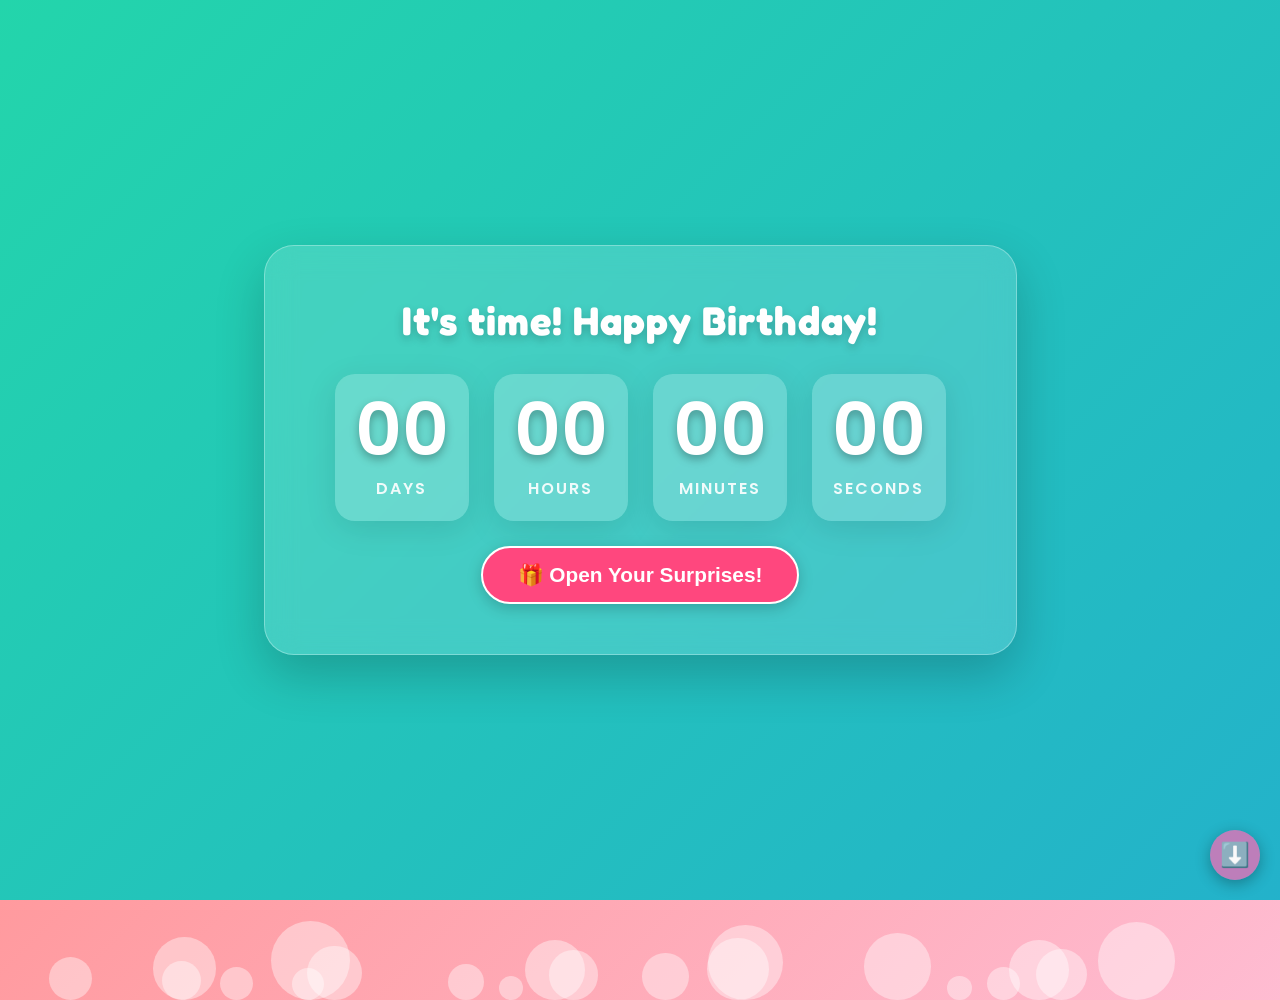
==== BESTIE/index.html @ f1e6a0b5 "Fix mobile ghost click and add redirect logic" ====
<!DOCTYPE html>
<html lang="en">
<head>
    <meta charset="UTF-8">
    <meta name="viewport" content="width=device-width, initial-scale=1.0, maximum-scale=1.0, user-scalable=no">
    <title>Josephine's Birthday Adventure</title>
    <script>
        if (!sessionStorage.getItem('countdownViewed')) {
            window.location.replace('../index.html');
        }
    </script>
    <link href="https://fonts.googleapis.com/css2?family=Fredoka+One&family=Nunito:wght@400;700&display=swap" rel="stylesheet">
    <link rel="stylesheet" href="style.css">
</head>
<body>
    <div id="orientation-overlay">
        <div class="orientation-content">
            <div class="rotate-icon">🔄</div>
            <h2>Please Rotate Your Device</h2>
            <p>For the best mobile experience, please play this game in landscape mode.</p>
            <button id="dismissOrientationBtn" class="btn primary" style="margin-top: 20px;">Got it, play anyway</button>
        </div>
    </div>
    <div id="game-container">
        <canvas id="gameCanvas"></canvas>
        
        <!-- HUD -->
        <div id="hud" class="hidden">
            <div class="hud-left">
                <div id="hearts"></div>
                <div class="collectible">🧁 <span id="cupcakeCount">0</span></div>
                <div class="collectible">🎁 <span id="giftCount">0</span>/3</div>
            </div>
            <div class="hud-center">
                <div id="levelDisplay">Level 1</div>
            </div>
            <div class="hud-right">
                <button id="pauseBtn" class="btn small-btn">⏸ Pause</button>
            </div>
        </div>

        <!-- Overlays -->
        <div id="menuOverlay" class="overlay active">
            <div class="panel">
                <h1 class="bounce-text">Josephine's Birthday Adventure</h1>
                <p>Avoid bombs to get to the birthday cake!</p>
                <button id="startBtn" class="btn primary">Start Adventure</button>
                <button id="instructionsBtn" class="btn">Instructions</button>
                <button id="creditsBtn" class="btn">Credits</button>
                <button id="homeBtn" class="btn" onclick="window.location.href='../index.html'" style="margin-top: 15px; background: #999;">Back to Home</button>
            </div>
        </div>

        <div id="instructionsOverlay" class="overlay hidden">
            <div class="panel">
                <h2>How to Play</h2>
                <div class="instructions-content">
                    <p><strong>Move:</strong> Left/Right Arrows or A/D</p>
                    <p><strong>Jump:</strong> Up Arrow or W (Double jump available!)</p>
                    <p><strong>Shoot:</strong> Space (Destroys ants and bosses, but NOT bombs!)</p>
                    <p><strong>Crouch:</strong> Down Arrow or S</p>
                    <p><strong>Mobile:</strong> Use on-screen controls</p>
                    <p>🧁 Cupcakes give extra score and lives (Optional)</p>
                    <p>🎁 You MUST find all hidden gifts to pass a level!</p>
                </div>
                <button id="backFromInstBtn" class="btn">Back</button>
            </div>
        </div>
        
        <div id="creditsOverlay" class="overlay hidden">
            <div class="panel">
                <h2>Credits</h2>
                <p>Created with love for Josephine's Birthday! ❤️</p>
                <p>Programming & Art: Samuel Bekoe</p>
                <button id="backFromCreditsBtn" class="btn">Back</button>
            </div>
        </div>

        <div id="confirmOverlay" class="overlay hidden">
            <div class="panel">
                <h2>Go Back?</h2>
                <p>Do you want to move back to Level 1?</p>
                <div style="display: flex; gap: 10px; justify-content: center; margin-top: 20px;">
                    <button id="confirmYesBtn" class="btn primary">Yes</button>
                    <button id="confirmNoBtn" class="btn">No</button>
                </div>
            </div>
        </div>

        <div id="pauseOverlay" class="overlay hidden">
            <div class="panel">
                <h2>Paused</h2>
                <button id="resumeBtn" class="btn primary">Resume</button>
                <button id="restartBtn" class="btn">Restart Level</button>
                <button id="menuBtn" class="btn">Main Menu</button>
            </div>
        </div>

        <div id="gameOverOverlay" class="overlay hidden">
            <div class="panel">
                <h2>Game Over!</h2>
                <p>Don't give up, Josephine!</p>
                <button id="retryBtn" class="btn primary">Try Again</button>
                <button id="goMenuBtn" class="btn">Main Menu</button>
            </div>
        </div>

        <div id="victoryOverlay" class="overlay hidden">
            <div class="panel victory-panel">
                <h1 class="rainbow-text">HAPPY BIRTHDAY JOSEPHINE!</h1>
                <p class="special-message">May your year be filled with happiness, success, laughter, wonderful memories, and dreams coming true. You deserve all the joy in the world today and always.</p>
                <div class="stats">
                    <p>You completed Josephine's Birthday Adventure!</p>
                    <p>🧁 Cupcakes Collected: <span id="finalCupcakes">0</span></p>
                    <p>🎁 Gifts Found: <span id="finalGifts">0</span>/3</p>
                    <p>⏱️ Play Time: <span id="finalTime">00:00</span></p>
                </div>
                <button id="replayBtn" class="btn primary">Play Again</button>
            </div>
        </div>
        
        <!-- Secret Message -->
        <div id="messageOverlay" class="overlay hidden">
            <div class="panel message-panel">
                <h2>A special note...</h2>
                <p id="messageText"></p>
                <div id="messagePic" class="hidden">
                    <img src="" id="secretPic" alt="Secret Memory">
                    <video id="secretVid" src="" controls style="max-width: 100%; display: none;"></video>
                </div>
                <button id="closeMsgBtn" class="btn primary">Continue</button>
            </div>
        </div>

        <!-- Mobile Controls -->
        <div id="mobileControls" class="hidden">
            <div class="dpad">
                <button id="btnLeft" class="control-btn">◀</button>
                <button id="btnRight" class="control-btn">▶</button>
            </div>
            <div class="action-buttons">
                <button id="btnShoot" class="control-btn action-btn">🔥</button>
                <button id="btnJump" class="control-btn action-btn">⬆</button>
            </div>
        </div>
    </div>
    
    <audio id="bgm" loop>
        <source src="birthday-music.mp3" type="audio/mpeg">
    </audio>

    <script src="game.js"></script>
    <script src="scroll.js"></script>
</body>
</html>
---- BESTIE/style.css ----
:root {
    --primary: #ff477e;
    --primary-light: #ff7096;
    --primary-dark: #f02d65;
    --secondary: #00b4d8;
    --accent: #ffd166;
    --text-dark: #333;
    --text-light: #fff;
    --bg-overlay: rgba(0, 0, 0, 0.7);
    --panel-bg: rgba(255, 255, 255, 0.95);
    
    font-size: 16px;
}

* {
    box-sizing: border-box;
    margin: 0;
    padding: 0;
    user-select: none;
    -webkit-user-select: none;
}

body, html {
    width: 100%;
    height: 100%;
    overflow: hidden;
    background-color: #87CEEB; /* Sky blue */
    font-family: 'Nunito', sans-serif;
    color: var(--text-dark);
}

#game-container {
    position: relative;
    width: 100%;
    height: 100%;
    display: flex;
    justify-content: center;
    align-items: center;
}

canvas {
    display: block;
    width: 100%;
    height: 100%;
    /* No crisp-edges for smooth zooming if needed */
}

/* ================= HUD ================= */
#hud {
    position: absolute;
    top: 0;
    left: 0;
    width: 100%;
    padding: 15px 20px;
    display: flex;
    justify-content: space-between;
    align-items: flex-start;
    pointer-events: none;
    z-index: 10;
}

#hud.hidden {
    display: none !important;
}

.hud-left {
    display: flex;
    flex-direction: column;
    gap: 10px;
}

#hearts {
    font-size: 24px;
    letter-spacing: 5px;
    text-shadow: 0 2px 4px rgba(0,0,0,0.5);
}

.collectible {
    font-size: 20px;
    font-weight: bold;
    color: white;
    text-shadow: 1px 1px 0 #000, -1px -1px 0 #000, 1px -1px 0 #000, -1px 1px 0 #000, 0 2px 4px rgba(0,0,0,0.5);
}

.hud-center {
    font-family: 'Fredoka One', cursive;
    font-size: 28px;
    color: white;
    text-shadow: 2px 2px 0 var(--primary), -1px -1px 0 var(--primary), 1px -1px 0 var(--primary), -1px 1px 0 var(--primary), 0 4px 6px rgba(0,0,0,0.4);
    letter-spacing: 2px;
}

.hud-right {
    pointer-events: auto;
}

/* ================= OVERLAYS & PANELS ================= */
.overlay {
    position: absolute;
    top: 0;
    left: 0;
    width: 100%;
    height: 100%;
    background-color: var(--bg-overlay);
    display: flex;
    justify-content: center;
    align-items: center;
    z-index: 100;
    backdrop-filter: blur(5px);
    transition: opacity 0.3s;
}

.overlay.hidden {
    display: none;
}

.panel {
    background: var(--panel-bg);
    padding: 40px;
    border-radius: 20px;
    box-shadow: 0 10px 30px rgba(0,0,0,0.5), inset 0 0 0 5px var(--primary-light);
    text-align: center;
    max-width: 500px;
    width: 90%;
    max-height: 90vh;
    overflow-y: auto;
    transform: translateY(0);
    animation: popIn 0.5s cubic-bezier(0.175, 0.885, 0.32, 1.275);
}

.panel::-webkit-scrollbar {
    width: 8px;
}
.panel::-webkit-scrollbar-track {
    background: rgba(255, 255, 255, 0.1);
    border-radius: 10px;
}
.panel::-webkit-scrollbar-thumb {
    background: var(--primary);
    border-radius: 10px;
}

@keyframes popIn {
    0% { transform: scale(0.8); opacity: 0; }
    100% { transform: scale(1); opacity: 1; }
}

h1, h2 {
    font-family: 'Fredoka One', cursive;
    color: var(--primary);
    margin-bottom: 15px;
    letter-spacing: 1px;
}

h1 {
    font-size: 36px;
    line-height: 1.2;
    margin-bottom: 25px;
}

h2 {
    font-size: 28px;
}

p {
    font-size: 18px;
    line-height: 1.5;
    margin-bottom: 20px;
}

.bounce-text {
    animation: bounce 2s infinite ease-in-out;
}

@keyframes bounce {
    0%, 100% { transform: translateY(0); }
    50% { transform: translateY(-10px); }
}

/* ================= BUTTONS ================= */
.btn {
    display: block;
    width: 100%;
    padding: 15px;
    margin: 10px 0;
    border: none;
    border-radius: 50px;
    background-color: #eee;
    color: var(--text-dark);
    font-family: 'Fredoka One', cursive;
    font-size: 18px;
    cursor: pointer;
    transition: all 0.2s;
    box-shadow: 0 4px 0 #ccc;
    text-transform: uppercase;
    letter-spacing: 1px;
}

.btn:hover {
    transform: translateY(-2px);
    box-shadow: 0 6px 0 #bbb;
}

.btn:active {
    transform: translateY(4px);
    box-shadow: 0 0px 0 #bbb;
}

.btn.primary {
    background-color: var(--primary);
    color: white;
    box-shadow: 0 4px 0 var(--primary-dark);
}

.btn.primary:hover {
    background-color: var(--primary-light);
    box-shadow: 0 6px 0 var(--primary-dark);
}

.btn.primary:active {
    box-shadow: 0 0px 0 var(--primary-dark);
}

.btn.small-btn {
    padding: 8px 15px;
    font-size: 14px;
    width: auto;
    margin: 0;
    box-shadow: 0 3px 0 #ccc;
}

/* ================= SPECIFIC PANELS ================= */
.instructions-content {
    text-align: left;
    background: rgba(0,0,0,0.05);
    padding: 20px;
    border-radius: 10px;
    margin-bottom: 20px;
}

.instructions-content p {
    margin-bottom: 10px;
    font-size: 16px;
}

.victory-panel {
    max-width: 700px;
    background: rgba(255, 255, 255, 0.98);
}

.rainbow-text {
    background: linear-gradient(to right, #ff0000, #ff7f00, #ffff00, #00ff00, #0000ff, #4b0082, #9400d3);
    -webkit-background-clip: text;
    background-clip: text;
    color: transparent;
    font-size: 42px;
}

.special-message {
    font-size: 20px;
    font-style: italic;
    color: #444;
    padding: 20px;
    background: #fff9e6;
    border-radius: 10px;
    border-left: 5px solid var(--accent);
}

.stats {
    font-weight: bold;
    background: #f0f8ff;
    padding: 15px;
    border-radius: 10px;
    margin-bottom: 20px;
}

.stats p {
    margin-bottom: 5px;
}

#messagePic img, #messagePic video {
    max-width: 100%;
    max-height: 300px;
    object-fit: contain;
    border-radius: 10px;
    margin-bottom: 15px;
    box-shadow: 0 5px 15px rgba(0,0,0,0.2);
}

@media screen and (max-height: 500px) {
    #messagePic img, #messagePic video {
        max-height: 40vh; /* Scale down smoothly in landscape */
    }
}

/* ================= MOBILE CONTROLS ================= */
#mobileControls {
    position: absolute;
    bottom: 20px;
    left: 0;
    width: 100%;
    padding: 0 20px;
    display: flex;
    justify-content: space-between;
    pointer-events: none;
    z-index: 10;
}

#mobileControls.hidden {
    display: none !important;
}

.dpad {
    display: flex;
    gap: 15px;
}

.action-buttons {
    display: flex;
    gap: 10px;
}

.control-btn {
    width: 60px;
    height: 60px;
    border-radius: 50%;
    background: rgba(255, 255, 255, 0.5);
    border: 2px solid rgba(255, 255, 255, 0.8);
    color: #333;
    font-size: 24px;
    font-weight: bold;
    display: flex;
    justify-content: center;
    align-items: center;
    pointer-events: auto;
    backdrop-filter: blur(4px);
}

.control-btn:active {
    background: rgba(255, 255, 255, 0.8);
    transform: scale(0.95);
}

.action-btn {
    width: 70px;
    height: 70px;
    background: rgba(255, 71, 126, 0.5);
    border: 2px solid rgba(255, 71, 126, 0.8);
    color: white;
}

.action-btn:active {
    background: rgba(255, 71, 126, 0.8);
}

/* ================= MEDIA QUERIES ================= */
@media (max-width: 768px) {
    h1 { font-size: 28px; }
    h2 { font-size: 24px; }
    .panel { padding: 25px; }
    
    #hud {
        padding: 10px;
    }
    
    .hud-center {
        font-size: 20px;
    }
    
    #hearts {
        font-size: 20px;
    }
    
    .rainbow-text {
        font-size: 32px;
    }
    
    .special-message {
        font-size: 16px;
    }
    
    #mobileControls {
        bottom: 10px;
    }
}

/* Orientation Overlay */
#orientation-overlay {
    display: none;
    position: fixed;
    top: 0; left: 0; right: 0; bottom: 0;
    background: rgba(10, 10, 20, 0.95);
    z-index: 99999;
    backdrop-filter: blur(10px);
    flex-direction: column;
    justify-content: center;
    align-items: center;
    text-align: center;
    color: white;
}

#orientation-overlay .rotate-icon {
    font-size: 60px;
    margin-bottom: 20px;
    animation: rotatePhone 2s ease-in-out infinite;
}

@keyframes rotatePhone {
    0% { transform: rotate(0deg); }
    50% { transform: rotate(-90deg); }
    100% { transform: rotate(0deg); }
}

#orientation-overlay h2 {
    font-size: 28px;
    color: #ff477e;
    margin-bottom: 10px;
    text-shadow: 0 0 10px rgba(255, 71, 126, 0.5);
}

#orientation-overlay p {
    font-size: 16px;
    color: #ddd;
    max-width: 80%;
    margin: 0 auto;
}

@media screen and (orientation: portrait) and (max-width: 768px) {
    #orientation-overlay:not(.dismissed) {
        display: flex;
    }
}
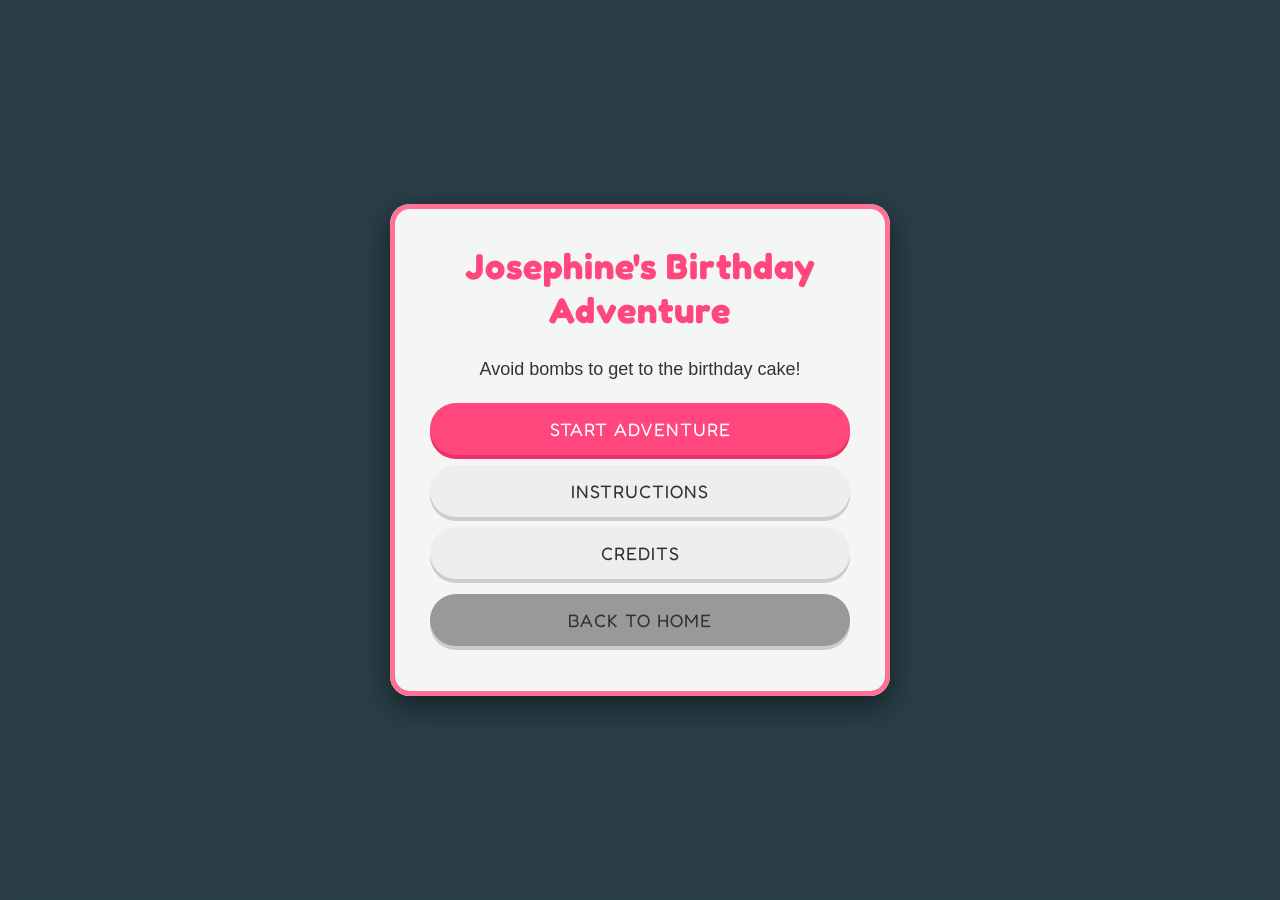
==== commit 84f18b84: "Remove countdown redirect guard from BESTIE and wish pages" ====
--- a/BESTIE/index.html
+++ b/BESTIE/index.html
@@ -4,11 +4,7 @@
     <meta charset="UTF-8">
     <meta name="viewport" content="width=device-width, initial-scale=1.0, maximum-scale=1.0, user-scalable=no">
     <title>Josephine's Birthday Adventure</title>
-    <script>
-        if (!sessionStorage.getItem('countdownViewed')) {
-            window.location.replace('../index.html');
-        }
-    </script>
+
     <link href="https://fonts.googleapis.com/css2?family=Fredoka+One&family=Nunito:wght@400;700&display=swap" rel="stylesheet">
     <link rel="stylesheet" href="style.css">
 </head>
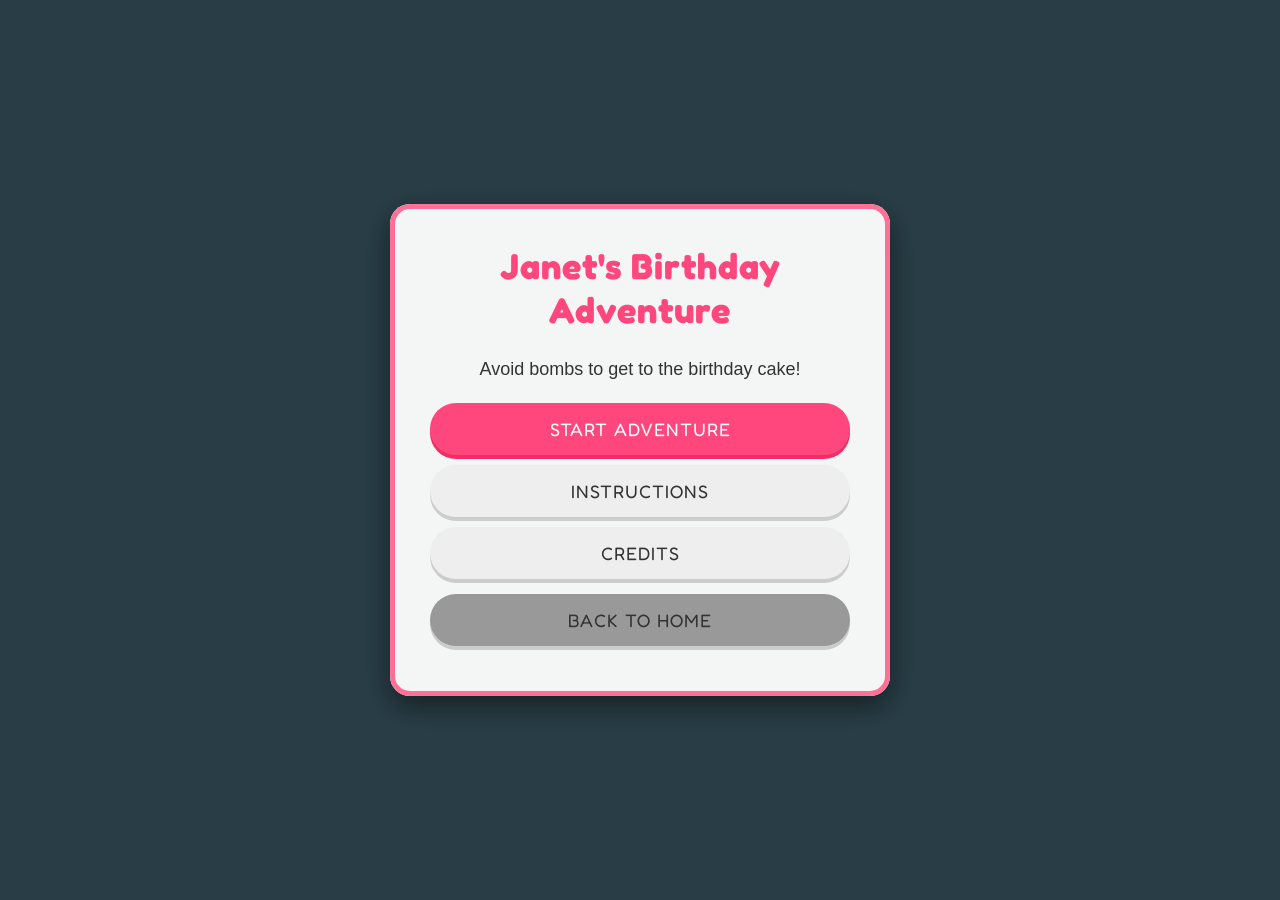
==== commit 18e8742a: "Update birthday celebration for Janet with new media and friend wishes" ====
--- a/BESTIE/index.html
+++ b/BESTIE/index.html
@@ -3,7 +3,7 @@
 <head>
     <meta charset="UTF-8">
     <meta name="viewport" content="width=device-width, initial-scale=1.0, maximum-scale=1.0, user-scalable=no">
-    <title>Josephine's Birthday Adventure</title>
+    <title>Janet's Birthday Adventure</title>
 
     <link href="https://fonts.googleapis.com/css2?family=Fredoka+One&family=Nunito:wght@400;700&display=swap" rel="stylesheet">
     <link rel="stylesheet" href="style.css">
@@ -38,7 +38,7 @@
         <!-- Overlays -->
         <div id="menuOverlay" class="overlay active">
             <div class="panel">
-                <h1 class="bounce-text">Josephine's Birthday Adventure</h1>
+                <h1 class="bounce-text">Janet's Birthday Adventure</h1>
                 <p>Avoid bombs to get to the birthday cake!</p>
                 <button id="startBtn" class="btn primary">Start Adventure</button>
                 <button id="instructionsBtn" class="btn">Instructions</button>
@@ -66,7 +66,7 @@
         <div id="creditsOverlay" class="overlay hidden">
             <div class="panel">
                 <h2>Credits</h2>
-                <p>Created with love for Josephine's Birthday! ❤️</p>
+                <p>Created with warm wishes for Janet's Birthday! 🎉</p>
                 <p>Programming & Art: Samuel Bekoe</p>
                 <button id="backFromCreditsBtn" class="btn">Back</button>
             </div>
@@ -95,7 +95,7 @@
         <div id="gameOverOverlay" class="overlay hidden">
             <div class="panel">
                 <h2>Game Over!</h2>
-                <p>Don't give up, Josephine!</p>
+                <p>Don't give up, Janet!</p>
                 <button id="retryBtn" class="btn primary">Try Again</button>
                 <button id="goMenuBtn" class="btn">Main Menu</button>
             </div>
@@ -103,10 +103,10 @@
 
         <div id="victoryOverlay" class="overlay hidden">
             <div class="panel victory-panel">
-                <h1 class="rainbow-text">HAPPY BIRTHDAY JOSEPHINE!</h1>
+                <h1 class="rainbow-text">HAPPY BIRTHDAY JANET!</h1>
                 <p class="special-message">May your year be filled with happiness, success, laughter, wonderful memories, and dreams coming true. You deserve all the joy in the world today and always.</p>
                 <div class="stats">
-                    <p>You completed Josephine's Birthday Adventure!</p>
+                    <p>You completed Janet's Birthday Adventure!</p>
                     <p>🧁 Cupcakes Collected: <span id="finalCupcakes">0</span></p>
                     <p>🎁 Gifts Found: <span id="finalGifts">0</span>/3</p>
                     <p>⏱️ Play Time: <span id="finalTime">00:00</span></p>
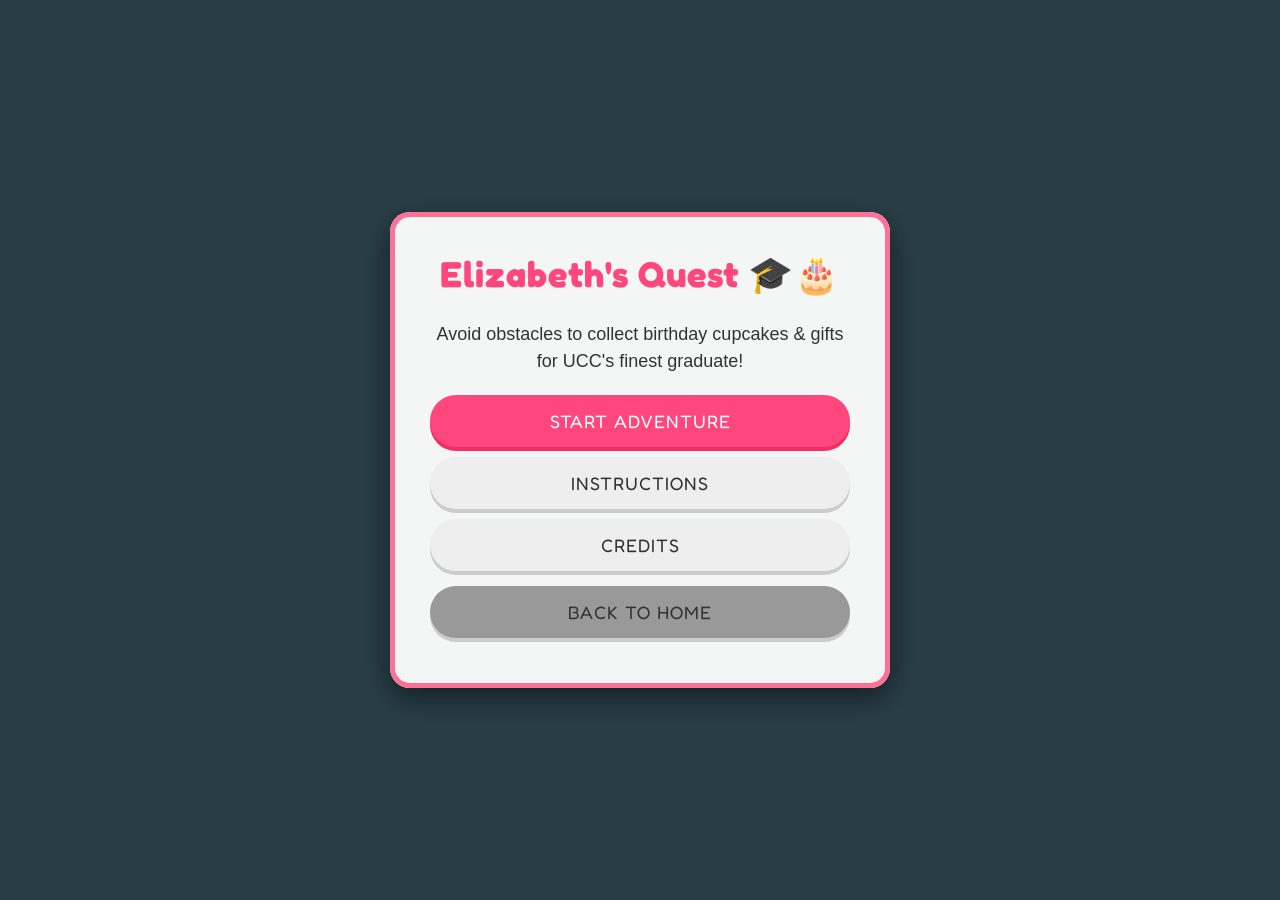
==== commit 77cef595: "Update birthday and degree celebration for Elizabeth with new photos and flirty wishes" ====
--- a/BESTIE/index.html
+++ b/BESTIE/index.html
@@ -3,7 +3,7 @@
 <head>
     <meta charset="UTF-8">
     <meta name="viewport" content="width=device-width, initial-scale=1.0, maximum-scale=1.0, user-scalable=no">
-    <title>Janet's Birthday Adventure</title>
+    <title>Elizabeth's Birthday Adventure 🎓🎂</title>
 
     <link href="https://fonts.googleapis.com/css2?family=Fredoka+One&family=Nunito:wght@400;700&display=swap" rel="stylesheet">
     <link rel="stylesheet" href="style.css">
@@ -38,8 +38,8 @@
         <!-- Overlays -->
         <div id="menuOverlay" class="overlay active">
             <div class="panel">
-                <h1 class="bounce-text">Janet's Birthday Adventure</h1>
-                <p>Avoid bombs to get to the birthday cake!</p>
+                <h1 class="bounce-text">Elizabeth's Quest 🎓🎂</h1>
+                <p>Avoid obstacles to collect birthday cupcakes & gifts for UCC's finest graduate!</p>
                 <button id="startBtn" class="btn primary">Start Adventure</button>
                 <button id="instructionsBtn" class="btn">Instructions</button>
                 <button id="creditsBtn" class="btn">Credits</button>
@@ -57,7 +57,7 @@
                     <p><strong>Crouch:</strong> Down Arrow or S</p>
                     <p><strong>Mobile:</strong> Use on-screen controls</p>
                     <p>🧁 Cupcakes give extra score and lives (Optional)</p>
-                    <p>🎁 You MUST find all hidden gifts to pass a level!</p>
+                    <p>🎁 You MUST find all hidden gifts to unlock secret flirty notes!</p>
                 </div>
                 <button id="backFromInstBtn" class="btn">Back</button>
             </div>
@@ -66,8 +66,8 @@
         <div id="creditsOverlay" class="overlay hidden">
             <div class="panel">
                 <h2>Credits</h2>
-                <p>Created with warm wishes for Janet's Birthday! 🎉</p>
-                <p>Programming & Art: Samuel Bekoe</p>
+                <p>Created with flirty love & congratulations on Elizabeth's Birthday & UCC Graduation! 🎉🎓</p>
+                <p>Dedicated to Queen Lizzy, the smartest & finest graduate!</p>
                 <button id="backFromCreditsBtn" class="btn">Back</button>
             </div>
         </div>
@@ -95,7 +95,7 @@
         <div id="gameOverOverlay" class="overlay hidden">
             <div class="panel">
                 <h2>Game Over!</h2>
-                <p>Don't give up, Janet!</p>
+                <p>Don't give up, Elizabeth! 4 years in UCC taught you how to conquer anything! 💪✨</p>
                 <button id="retryBtn" class="btn primary">Try Again</button>
                 <button id="goMenuBtn" class="btn">Main Menu</button>
             </div>
@@ -103,10 +103,10 @@
 
         <div id="victoryOverlay" class="overlay hidden">
             <div class="panel victory-panel">
-                <h1 class="rainbow-text">HAPPY BIRTHDAY JANET!</h1>
-                <p class="special-message">May your year be filled with happiness, success, laughter, wonderful memories, and dreams coming true. You deserve all the joy in the world today and always.</p>
+                <h1 class="rainbow-text">HAPPY BIRTHDAY ELIZABETH! 🎓🎂🎉</h1>
+                <p class="special-message">UCC degree in hand and looking this dangerously fine? 4 years in Cape Coast ain't easy at all, but Queen Lizzy conquered it like absolute royalty! Wishing you endless blessings, high-paying wins, and infinite smiles today and always! 🥂💖</p>
                 <div class="stats">
-                    <p>You completed Janet's Birthday Adventure!</p>
+                    <p>You completed Elizabeth's Birthday Adventure!</p>
                     <p>🧁 Cupcakes Collected: <span id="finalCupcakes">0</span></p>
                     <p>🎁 Gifts Found: <span id="finalGifts">0</span>/3</p>
                     <p>⏱️ Play Time: <span id="finalTime">00:00</span></p>
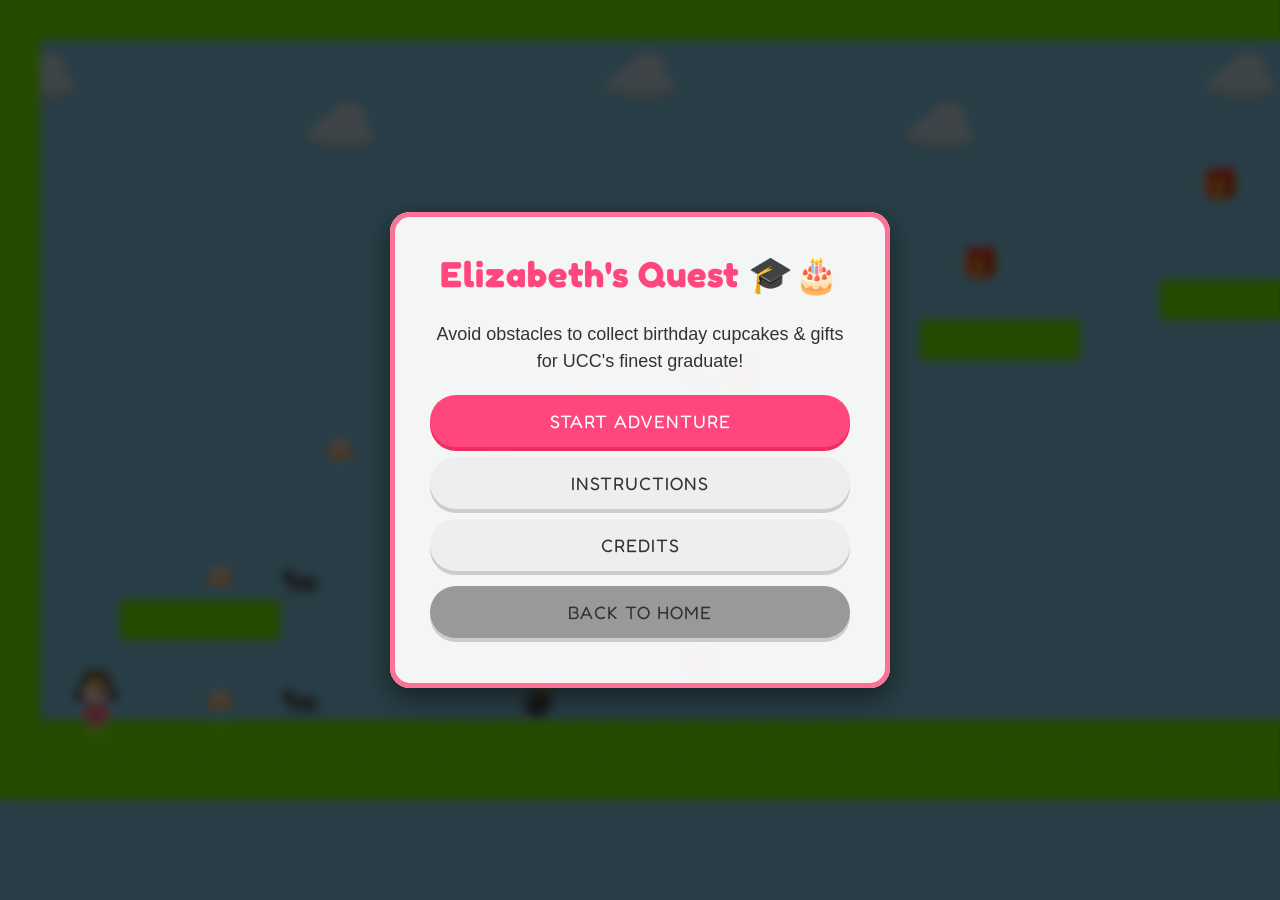
==== commit 7724f92f: "Add Level 3 congratulatory cutscene and Proceed to Next Level button for levels 4-6" ====
--- a/BESTIE/index.html
+++ b/BESTIE/index.html
@@ -25,7 +25,7 @@
             <div class="hud-left">
                 <div id="hearts"></div>
                 <div class="collectible">🧁 <span id="cupcakeCount">0</span></div>
-                <div class="collectible">🎁 <span id="giftCount">0</span>/3</div>
+                <div class="collectible">🎁 <span id="giftCount">0</span></div>
             </div>
             <div class="hud-center">
                 <div id="levelDisplay">Level 1</div>
@@ -103,15 +103,36 @@
 
         <div id="victoryOverlay" class="overlay hidden">
             <div class="panel victory-panel">
-                <h1 class="rainbow-text">HAPPY BIRTHDAY ELIZABETH! 🎓🎂🎉</h1>
-                <p class="special-message">UCC degree in hand and looking this dangerously fine? 4 years in Cape Coast ain't easy at all, but Queen Lizzy conquered it like absolute royalty! Wishing you endless blessings, high-paying wins, and infinite smiles today and always! 🥂💖</p>
+                <h1 class="rainbow-text" id="victoryTitle">HAPPY BIRTHDAY ELIZABETH! 🎓🎂🎉</h1>
+                
+                <!-- Congratulatory Card from Samuel Bekoe -->
+                <div class="samuel-congrats-card">
+                    <div class="samuel-card-header">
+                        <div class="samuel-avatar-badge">🤵🏾‍♂️</div>
+                        <div class="samuel-header-text">
+                            <h3>Special Congratulations from Samuel Bekoe 💌</h3>
+                            <span class="samuel-subtitle" id="samuelCardSubtitle">Your Proud Bestie & Personal Paparazzi</span>
+                        </div>
+                    </div>
+                    <div class="samuel-message-body" id="samuelMessageBody">
+                        <p>“Queen Lizzy! 🎓 Huge congratulations on conquering the level and completing Elizabeth's Birthday Quest! More importantly, huge congratulations on bagging that hard-earned UCC degree! 4 solid years in Cape Coast wasn't easy at all, but you conquered it with pure brilliance, beauty, and grace. UCC gave you a certificate, but you gave the whole world a masterclass in looking dangerously fine!</p>
+                        <p>Wishing you infinite blessings, high-paying career moves, soft life, and endless joy today and always! Enjoy your cake, superstar! 🎂🥂💖”</p>
+                        <div class="samuel-signature">— Samuel Bekoe ✨</div>
+                    </div>
+                </div>
+
                 <div class="stats">
-                    <p>You completed Elizabeth's Birthday Adventure!</p>
+                    <p id="statsSubtitle" style="font-size: 19px; color: var(--primary); margin-bottom: 8px;">🏆 Elizabeth's Quest: Conquered! 🏆</p>
                     <p>🧁 Cupcakes Collected: <span id="finalCupcakes">0</span></p>
-                    <p>🎁 Gifts Found: <span id="finalGifts">0</span>/3</p>
+                    <p>🎁 Gifts Found: <span id="finalGifts">0</span></p>
                     <p>⏱️ Play Time: <span id="finalTime">00:00</span></p>
                 </div>
-                <button id="replayBtn" class="btn primary">Play Again</button>
+                
+                <div class="victory-actions">
+                    <button id="nextLevelBtn" class="btn primary" style="background: linear-gradient(135deg, #00b4d8, #0077b6); font-size: 17px; padding: 13px 22px; box-shadow: 0 4px 15px rgba(0, 180, 216, 0.4); display: none;">Proceed to Next Level 🏖️</button>
+                    <button id="replayBtn" class="btn primary">Play Again 🔄</button>
+                    <button id="celebrateBtn" class="btn" onclick="window.location.href='../wish.html'" style="background: linear-gradient(135deg, #ff477e, #ff7096); color: white;">Full Birthday Celebration ✨</button>
+                </div>
             </div>
         </div>
         
--- a/BESTIE/style.css
+++ b/BESTIE/style.css
@@ -266,6 +266,102 @@
     border-left: 5px solid var(--accent);
 }
 
+/* Samuel Bekoe Congratulatory Card */
+.samuel-congrats-card {
+    background: linear-gradient(135deg, #ffffff 0%, #fff0f5 100%);
+    border: 3px solid #ff7096;
+    border-radius: 16px;
+    padding: 22px;
+    margin: 20px 0;
+    text-align: left;
+    box-shadow: 0 8px 25px rgba(255, 112, 150, 0.25);
+    position: relative;
+    overflow: hidden;
+}
+
+.samuel-congrats-card::before {
+    content: "🎓";
+    position: absolute;
+    right: 15px;
+    top: 10px;
+    font-size: 38px;
+    opacity: 0.15;
+    pointer-events: none;
+}
+
+.samuel-card-header {
+    display: flex;
+    align-items: center;
+    gap: 14px;
+    margin-bottom: 14px;
+    border-bottom: 2px dashed #ffccd5;
+    padding-bottom: 12px;
+}
+
+.samuel-avatar-badge {
+    width: 52px;
+    height: 52px;
+    border-radius: 50%;
+    background: linear-gradient(135deg, #ff477e, #4a90e2);
+    display: flex;
+    align-items: center;
+    justify-content: center;
+    font-size: 26px;
+    box-shadow: 0 4px 10px rgba(0,0,0,0.15);
+    flex-shrink: 0;
+}
+
+.samuel-header-text h3 {
+    margin: 0;
+    font-size: 19px;
+    color: #ff477e;
+    font-family: 'Fredoka One', cursive;
+    letter-spacing: 0.5px;
+}
+
+.samuel-subtitle {
+    font-size: 12px;
+    color: #666;
+    font-weight: 700;
+    text-transform: uppercase;
+    letter-spacing: 1px;
+    display: block;
+    margin-top: 2px;
+}
+
+.samuel-message-body p {
+    font-size: 15.5px;
+    line-height: 1.65;
+    color: #2b2b2b;
+    margin-bottom: 12px;
+    font-style: normal;
+}
+
+.samuel-signature {
+    text-align: right;
+    font-family: 'Fredoka One', cursive;
+    font-size: 18px;
+    color: #ff477e;
+    letter-spacing: 0.5px;
+    margin-top: 5px;
+}
+
+.victory-actions {
+    display: flex;
+    gap: 12px;
+    flex-direction: column;
+}
+
+@media (min-width: 560px) {
+    .victory-actions {
+        flex-direction: row;
+    }
+    .victory-actions .btn {
+        margin: 0;
+        flex: 1;
+    }
+}
+
 .stats {
     font-weight: bold;
     background: #f0f8ff;
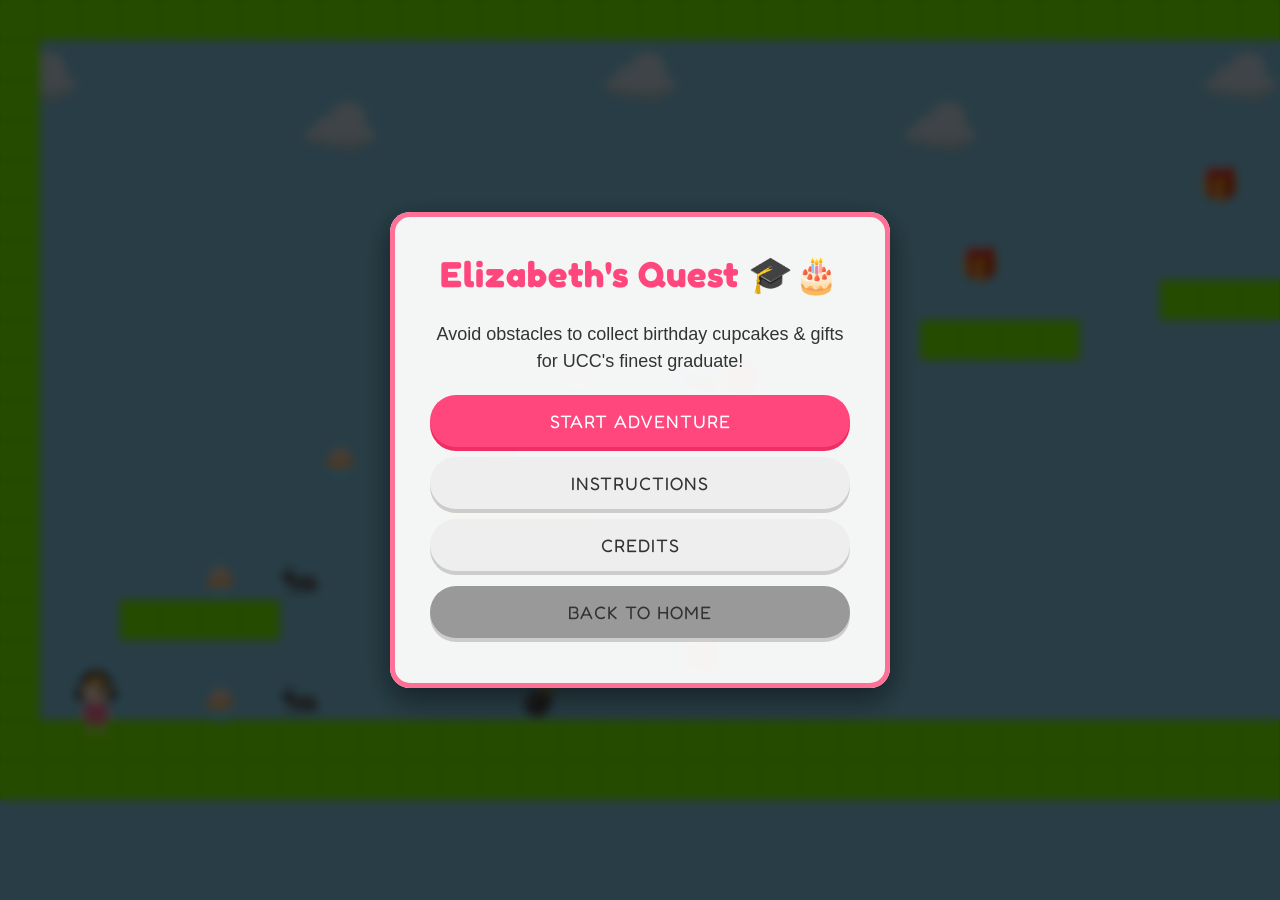
==== commit 62db4f5a: "Add Level 6 Cupcake Rush bonus round, 3 Clash of the Titans Kraken bosses, and post-game Level Selec" ====
--- a/BESTIE/index.html
+++ b/BESTIE/index.html
@@ -41,9 +41,26 @@
                 <h1 class="bounce-text">Elizabeth's Quest 🎓🎂</h1>
                 <p>Avoid obstacles to collect birthday cupcakes & gifts for UCC's finest graduate!</p>
                 <button id="startBtn" class="btn primary">Start Adventure</button>
+                <button id="levelSelectBtn" class="btn" style="background: linear-gradient(135deg, #7209b7, #4361ee); color: white; display: none;">Select Level 🗺️</button>
                 <button id="instructionsBtn" class="btn">Instructions</button>
                 <button id="creditsBtn" class="btn">Credits</button>
                 <button id="homeBtn" class="btn" onclick="window.location.href='../index.html'" style="margin-top: 15px; background: #999;">Back to Home</button>
+            </div>
+        </div>
+
+        <div id="levelSelectOverlay" class="overlay hidden">
+            <div class="panel level-select-panel">
+                <h2 style="color: #4361ee;">Select Starting Level 🗺️</h2>
+                <p style="color: #555; font-size: 14.5px; margin-bottom: 16px;">Elizabeth's Quest Conquered! Pick any level to replay:</p>
+                <div class="level-select-grid">
+                    <button class="level-choice-btn" data-level="1">🌸 Level 1: Birthday Meadow</button>
+                    <button class="level-choice-btn" data-level="2">🎁 Level 2: Gift Valley</button>
+                    <button class="level-choice-btn" data-level="3">🏰 Level 3: Goblin Castle</button>
+                    <button class="level-choice-btn" data-level="4">🏖️ Level 4: Cape Coast Beach</button>
+                    <button class="level-choice-btn" data-level="5">📚 Level 5: UCC Exam Halls</button>
+                    <button class="level-choice-btn" data-level="6">👑 Level 6: Convocation & Krakens</button>
+                </div>
+                <button id="backFromLevelSelectBtn" class="btn" style="margin-top: 16px;">Back to Menu</button>
             </div>
         </div>
 
--- a/BESTIE/style.css
+++ b/BESTIE/style.css
@@ -526,3 +526,48 @@
         display: flex;
     }
 }
+
+/* Level Select Panel & Grid */
+.level-select-panel {
+    max-width: 500px;
+    width: 90%;
+}
+
+.level-select-grid {
+    display: grid;
+    grid-template-columns: 1fr;
+    gap: 10px;
+    max-height: 320px;
+    overflow-y: auto;
+    padding: 6px;
+}
+
+@media (min-width: 500px) {
+    .level-select-grid {
+        grid-template-columns: 1fr 1fr;
+    }
+}
+
+.level-choice-btn {
+    background: linear-gradient(135deg, #ffffff, #f0f4ff);
+    border: 2px solid #4361ee;
+    border-radius: 12px;
+    padding: 12px 14px;
+    font-size: 14px;
+    font-weight: 700;
+    color: #1d3557;
+    cursor: pointer;
+    transition: all 0.2s ease;
+    text-align: left;
+    box-shadow: 0 3px 8px rgba(67, 97, 238, 0.15);
+    display: flex;
+    align-items: center;
+}
+
+.level-choice-btn:hover {
+    background: linear-gradient(135deg, #4361ee, #3a0ca3);
+    color: white;
+    transform: translateY(-2px);
+    box-shadow: 0 6px 15px rgba(67, 97, 238, 0.35);
+}
+
